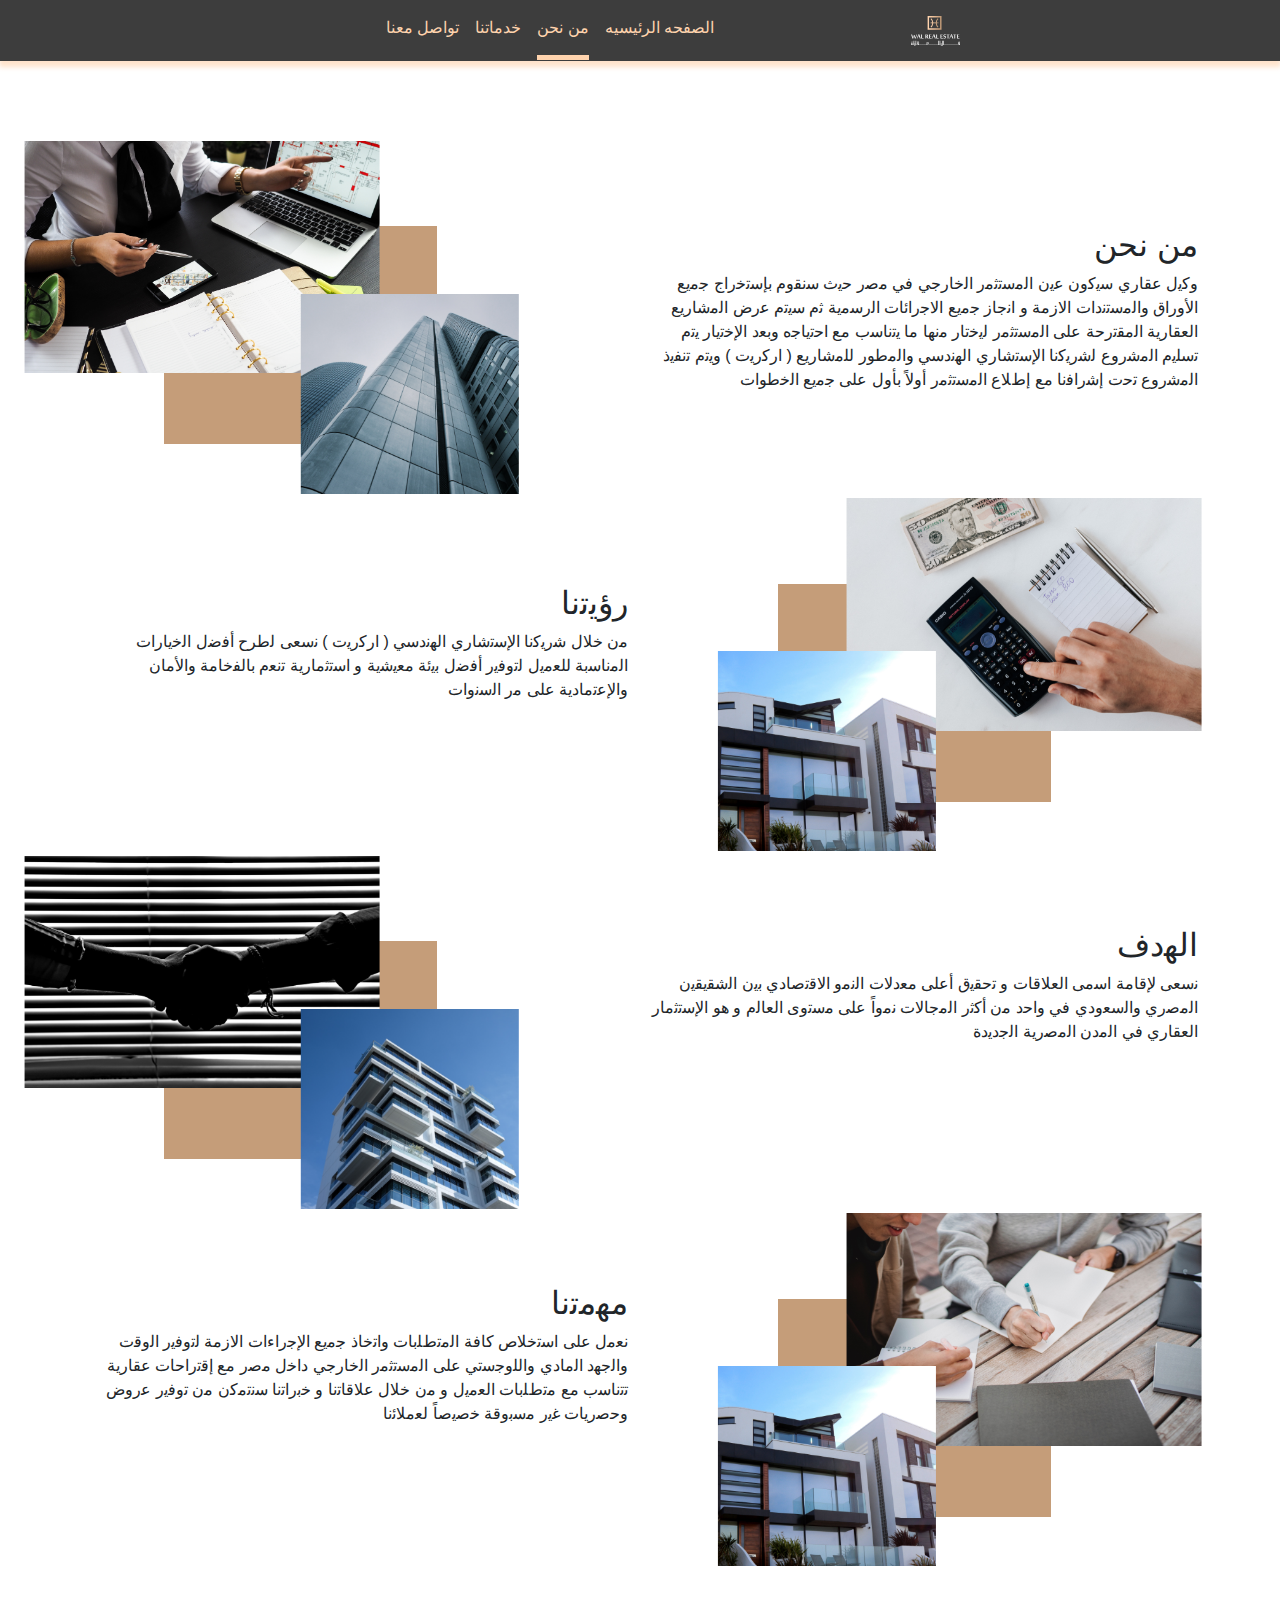
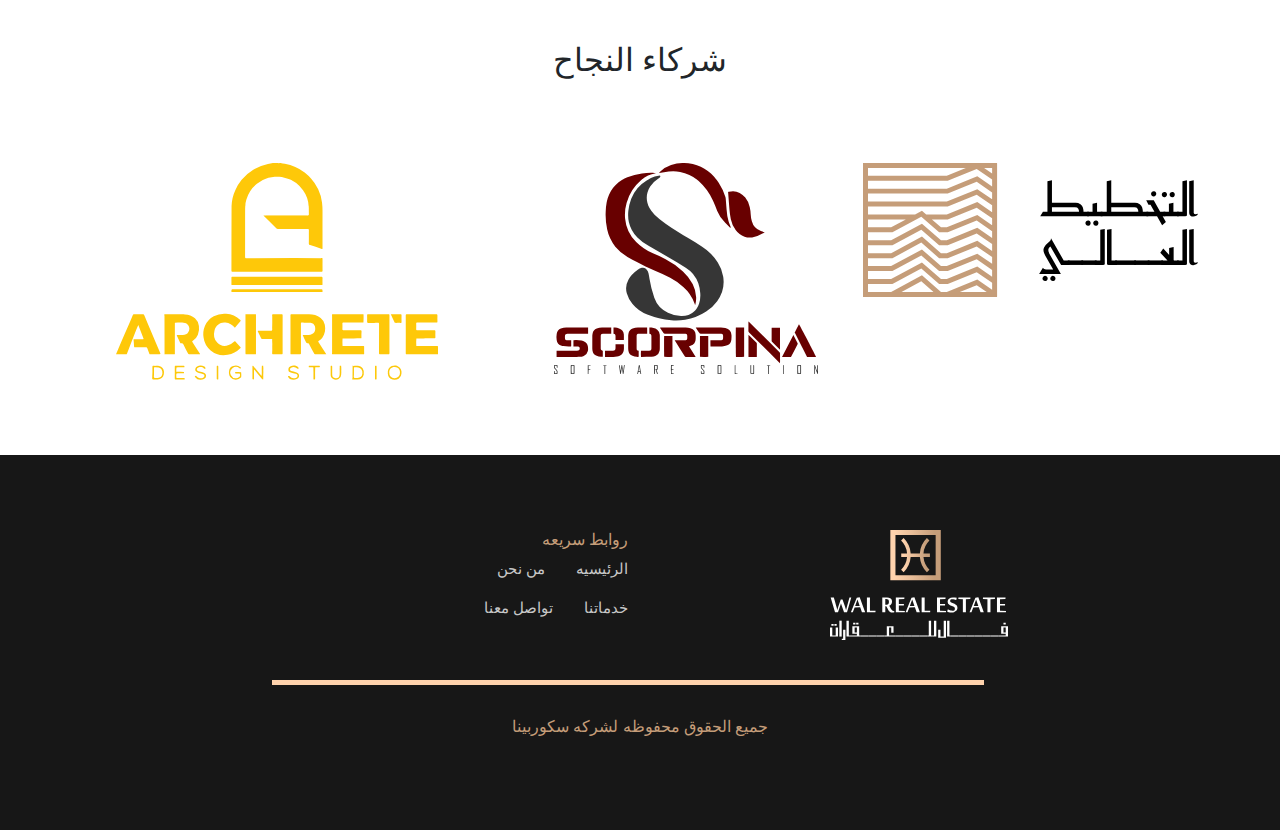
==== about us.html @ 507aefd0 "amr" ====
<!DOCTYPE html>
<html lang="en">
<head>
    <meta charset="UTF-8">
    <meta http-equiv="X-UA-Compatible" content="IE=edge">
    <meta name="viewport" content="width=device-width, initial-scale=1.0">
    <!--bootstrab css-->
    <link rel="stylesheet" href="./css/bootstrap.css">
    <!-- bootstrab min -->
    <link rel="stylesheet" href="./css/bootstrap.min.css">
    <!-- font awesome -->
    <link rel="stylesheet" href="./css/fontawesome.css">
    <!-- icon -->
    <link rel="icon" href="./img/index/logo.svg">
        <!-- style -->
    <link rel="stylesheet" href="./css/style.css">
    <!-- animaition library  -->
    <link rel="stylesheet" href="https://cdnjs.cloudflare.com/ajax/libs/animate.css/4.1.1/animate.min.css" />
    <!-- title -->
    <title>من نحن</title>
    <!-- Font -->

</head>
<!-- nav bar start -->
<nav class="navbar navbar-expand-lg navbar-dark">
    <div class="container-fluid">
      <a class="navbar-brand" href="./index.html"><img src="./img/index/logo.svg" alt="logo" class="img-fluid w-25"></a>
      <button class="navbar-toggler" type="button" data-bs-toggle="collapse" data-bs-target="#navbarSupportedContent" aria-controls="navbarSupportedContent" aria-expanded="false" aria-label="Toggle navigation">
        <span class="navbar-toggler-icon"></span>
      </button>
      <div class="collapse navbar-collapse" id="navbarSupportedContent">
        <ul class="navbar-nav me-auto mb-2 mb-lg-0">
          <li class="nav-item">
            <a class="nav-link " aria-current="page" href="./index.html">الصفحه الرئيسيه</a>
          </li>
          <li class="nav-item">
            <a class="nav-link active" href="./about us.html">من نحن</a>
          </li>
          <li class="nav-item">
            <a class="nav-link" href="./our services.html">خدماتنا</a>
          </li>
          <li class="nav-item">
            <a class="nav-link" href="./contact us.html">تواصل معنا</a>
          </li>
        </ul>
      </div>
    </div>
  </nav>
<!-- nav bar end -->

<!-- aboutus start -->
<section class="padding-top">
  <div class="container ">
    <div class="row">
      <div class="col-lg-6">
        <div class="aboutus-home padding-top">
          <h2>من نحن</h2>
          <p>وﻛﯾل ﻋﻘﺎري ﺳﯾﻛون ﻋﯾن اﻟﻣﺳﺗﺛﻣر اﻟﺧﺎرﺟﻲ ﻓﻲ ﻣﺻر ﺣﯾث ﺳﻧﻘوم ﺑﺈﺳﺗﺧراج ﺟﻣﯾﻊ اﻷوراق واﻟﻣﺳﺗﻧدات اﻻزﻣﺔ و اﻧﺟﺎز ﺟﻣﯾﻊ اﻻﺟراﺋﺎت اﻟرﺳﻣﯾﺔ ﺛم ﺳﯾﺗم ﻋرض اﻟﻣﺷﺎرﯾﻊ اﻟﻌﻘﺎرﯾﺔ اﻟﻣﻘﺗرﺣﺔ ﻋﻠﻰ اﻟﻣﺳﺗﺛﻣر ﻟﯾﺧﺗﺎر ﻣﻧﮭﺎ ﻣﺎ ﯾﺗﻧﺎﺳب ﻣﻊ اﺣﺗﯾﺎﺟه وﺑﻌد اﻹﺧﺗﯾﺎر ﯾﺗم ﺗﺳﻠﯾم اﻟﻣﺷروع ﻟﺷرﯾﻛﻧﺎ اﻹﺳﺗﺷﺎري اﻟﮭﻧدﺳﻲ واﻟﻣطور ﻟﻠﻣﺷﺎرﯾﻊ ( ارﻛرﯾت ) وﯾﺗم ﺗﻧﻔﯾذ اﻟﻣﺷروع ﺗﺣت إﺷراﻓﻧﺎ ﻣﻊ إطﻼع اﻟﻣﺳﺗﺛﻣر أوﻻً ﺑﺄول ﻋﻠﻰ ﺟﻣﯾﻊ اﻟﺧطوات</p>
        </div>
      </div>
      <div class="col-lg-6">
        <div class="aboutus-pic-home">
            <img src="./img/index/rectangle.jpg" alt="" class="img-fluid w-50 aboutus1">
             <img src="./img/index/aboutus1.jpg" alt="" class="img-fluid aboutus2">
            <img src="./img/index/aboutus2.jpg" alt="" class="img-fluid aboutus3">
        </div>
      </div>
    </div>
  </div>
</section>
<!-- aboutus end -->


  <!-- vision start -->
<section>
  <div class="container">
    <div class="row">
      <div class="col-lg-6">
        <div class="vision-pic-home">
            <img src="./img/index/rectangle.jpg" alt="" class="img-fluid w-50 vision1">
             <img src="./img/index/vision1.jpg" alt="" class="img-fluid vision2">
            <img src="./img/index/vision2.jpg" alt="" class="img-fluid vision3">
        </div>
      </div>
      <div class="col-lg-6">
        <div class="vision-home padding-top">
          <h2>رؤﯾﺗﻧﺎ</h2>
          <p>ﻣن ﺧﻼل ﺷرﯾﻛﻧﺎ اﻹﺳﺗﺷﺎري اﻟﮭﻧدﺳﻲ ( ارﻛرﯾت ) ﻧﺳﻌﻰ ﻟطرح أﻓﺿل اﻟﺧﯾﺎرات اﻟﻣﻧﺎﺳﺑﺔ ﻟﻠﻌﻣﯾل ﻟﺗوﻓﯾر أﻓﺿل ﺑﯾﺋﺔ ﻣﻌﯾﺷﯾﺔ و اﺳﺗﺛﻣﺎرﯾﺔ ﺗﻧﻌم ﺑﺎﻟﻔﺧﺎﻣﺔ واﻷﻣﺎن واﻹﻋﺗﻣﺎدﯾﺔ ﻋﻠﻰ ﻣر اﻟﺳﻧوات</p>
        </div>
      </div>
    </div>
  </div>
</section>
  <!-- vision end -->
  
<!-- target start -->
<section >
  <div class="container ">
    <div class="row">
      <div class="col-lg-6">
        <div class="target padding-top">
          <h2>اﻟﮭدف</h2>
          <p>ﻧﺳﻌﻰ ﻹﻗﺎﻣﺔ اﺳﻣﻰ اﻟﻌﻼﻗﺎت و ﺗﺣﻘﯾق أﻋﻠﻰ ﻣﻌدﻻت اﻟﻧﻣو اﻻﻗﺗﺻﺎدي ﺑﯾن اﻟﺷﻘﯾﻘﯾن اﻟﻣﺻري واﻟﺳﻌودي ﻓﻲ واﺣد ﻣن أﻛﺛر اﻟﻣﺟﺎﻻت ﻧﻣواً ﻋﻠﻰ ﻣﺳﺗوى اﻟﻌﺎﻟم و ھو اﻹﺳﺗﺛﻣﺎر اﻟﻌﻘﺎري ﻓﻲ اﻟﻣدن اﻟﻣﺻرﯾﺔ اﻟﺟدﯾدة</p> 
       </div>
      </div>
      <div class="col-lg-6">
        <div class="target">
            <img src="./img/index/rectangle.jpg" alt="" class="img-fluid w-50 aboutus1">
             <img src="./img/about us/target1.jpg" alt="" class="img-fluid aboutus2">
             <img src="./img/about us/target2.jpg" alt="" class="img-fluid aboutus3">
        </div>
      </div>
    </div>
  </div>
</section>
<!-- target end -->


  <!-- mision start -->
<section>
  <div class="container">
    <div class="row">
      <div class="col-lg-6">
        <div class="mision">
            <img src="./img/index/rectangle.jpg" alt="" class="img-fluid w-50 vision1">
             <img src="./img/about us/mision1.jpg" alt="" class="img-fluid vision2">
             <img src="./img/about us/mision2.jpg" alt="" class="img-fluid vision3">
        </div>
      </div>
      <div class="col-lg-6">
        <div class="mision padding-top">
          <h2>ﻣﮭﻣﺗﻧﺎ</h2>
          <p>ﻧﻌﻣل ﻋﻠﻰ اﺳﺗﺧﻼص ﻛﺎﻓﺔ اﻟﻣﺗطﻠﺑﺎت واﺗﺧﺎذ ﺟﻣﯾﻊ اﻹﺟراءات اﻻزﻣﺔ ﻟﺗوﻓﯾر اﻟوﻗت واﻟﺟﮭد اﻟﻣﺎدي واﻟﻠوﺟﺳﺗﻲ ﻋﻠﻰ اﻟﻣﺳﺗﺛﻣر اﻟﺧﺎرﺟﻲ داﺧل ﻣﺻر ﻣﻊ إﻗﺗراﺣﺎت ﻋﻘﺎرﯾﺔ ﺗﺗﻧﺎﺳب ﻣﻊ ﻣﺗطﻠﺑﺎت اﻟﻌﻣﯾل و ﻣن ﺧﻼل ﻋﻼﻗﺎﺗﻧﺎ و ﺧﺑراﺗﻧﺎ ﺳﻧﺗﻣﻛن ﻣن ﺗوﻓﯾر ﻋروض وﺣﺻرﯾﺎت ﻏﯾر ﻣﺳﺑوﻗﺔ ﺧﺻﯾﺻﺎً ﻟﻌﻣﻼﺋﻧﺎ</p>
        </div>
      </div>
    </div>
  </div>
</section>
  <!-- vision end -->

  <!-- partners start -->
  <section>
    <div class="container">
      <div class="row">
        <div class="col-lg-12 padding-top padding-bottom">
          <h2 class="text-center">شركاء النجاح</h2>
        </div>
    
        <div class="col-lg-4">
          <span class="logo-aboutus">        
              <img src="./img/about us/top-plan.svg" alt="" class="img-fluid">
          </span>
        </div>
        <div class="col-lg-4">
          <span class="logo-aboutus">        
              <img src="./img/about us/scorpina.svg" alt="" class="img-fluid">
          </span>
        </div>
        <div class="col-lg-4">
          <span class="logo-aboutus">        
              <img src="./img/about us/archrete.svg" alt="" class="img-fluid">
          </span>


        
      </div>
      </div>
  
    </div>
    <div class="padding-bottom"></div>
  </section>
<!-- partners end -->
<!-- footer start -->
<footer>
  <div class="container padding-top">
      <div class="row">
          <div class="col-lg-2"></div>
          <div class="col-lg-4">
              <a href="./index.html"><img src="./img/index/logo.svg" alt="logo" class="img-fluid w-50"></a>
          </div>
          <div class="col-lg-4 border-b">
              <h6 class="bayj">روابط سريعه</h6>
              <div class="col-6">
                  <a href="./index.html">الرئيسيه</a>
                  <a href="./about us.html">من نحن</a>
              </div>
              <div class="col-6 afooter2" >
                  <a href="./our services.html">خدماتنا</a>
                  <a href="./contact us.html">تواصل معنا</a>
              </div>
          </div>
          <div class="col-lg-2"></div>
      </div>
      <div class="col-lg-12 text-center padding-top padding-bottom">
          <p class="bayj"> جميع الحقوق محفوظه لشركه سكوربينا </p>
      </div>
  </div>
  </footer>
  <!-- footer end -->
<body>
        <!-- bootstrab min js -->
        <script src="./js/all.min.js"></script>
        <!-- bootstrab -->
        <script src="./js/bootstrap.min.js"></script>
        <!-- jquery  min -->
        <script src="./js/jquery-3.3.1.min.js"></script>
        <!-- script  -->
        <script src="./js/script.js"></script>
    </body>
</html>
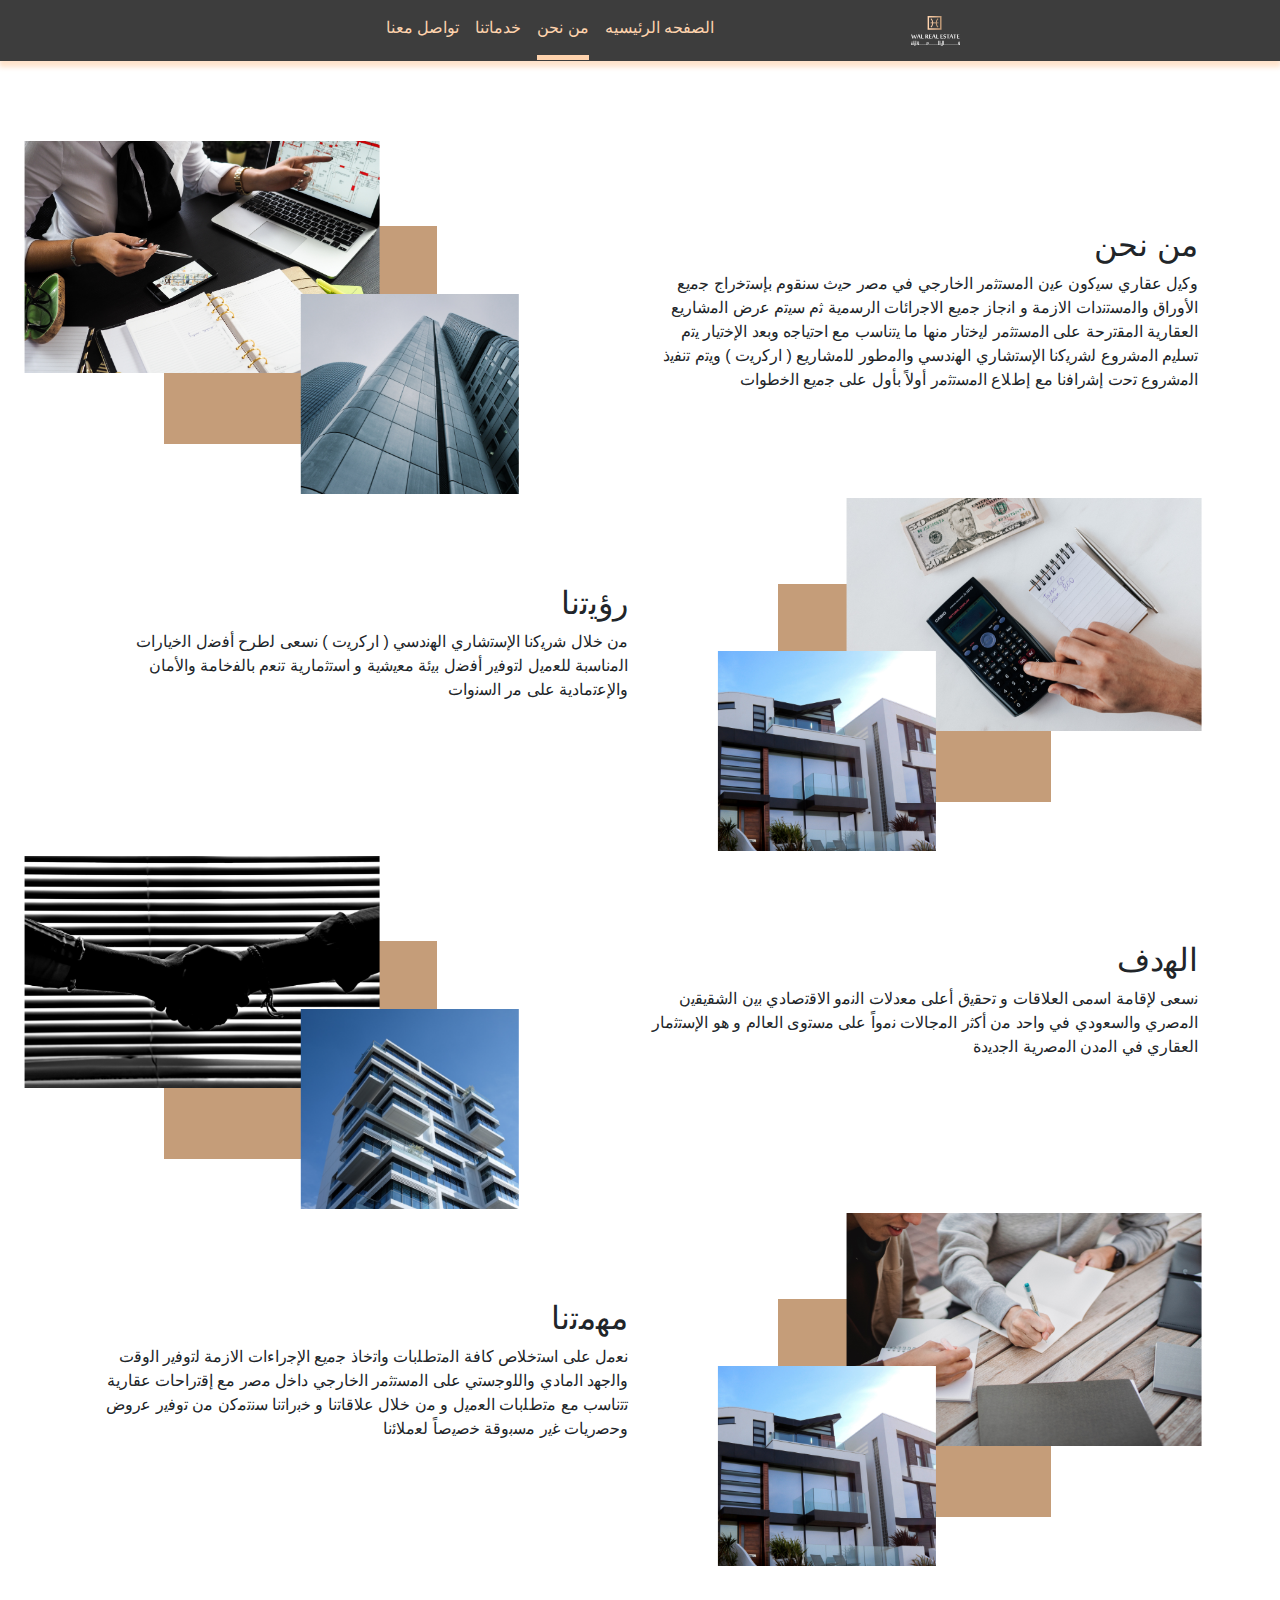
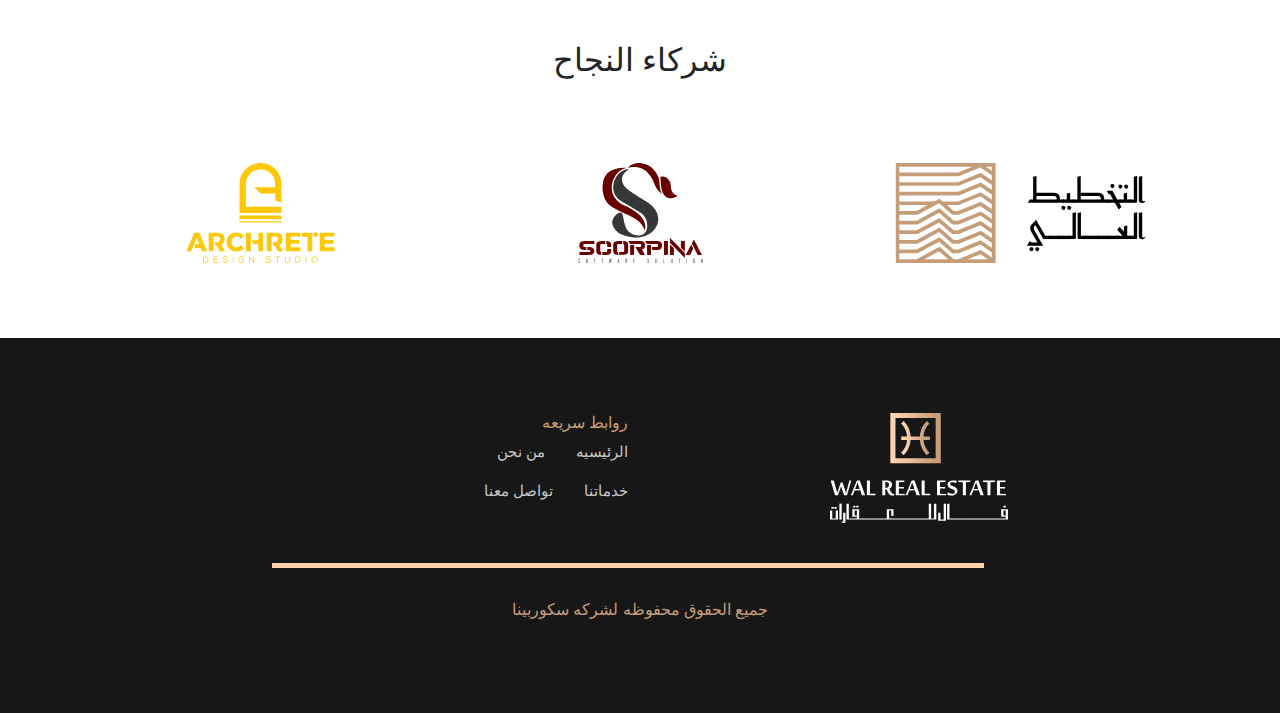
==== commit 283fb881: "amr" ====
--- a/about us.html
+++ b/about us.html
@@ -60,7 +60,7 @@
       </div>
       <div class="col-lg-6">
         <div class="aboutus-pic-home">
-            <img src="./img/index/rectangle.jpg" alt="" class="img-fluid w-50 aboutus1">
+            <img src="./img/index/rectangle.jpg" alt="" class="img-fluid w-50 aboutus1 d-md-block d-none">
              <img src="./img/index/aboutus1.jpg" alt="" class="img-fluid aboutus2">
             <img src="./img/index/aboutus2.jpg" alt="" class="img-fluid aboutus3">
         </div>
@@ -77,7 +77,7 @@
     <div class="row">
       <div class="col-lg-6">
         <div class="vision-pic-home">
-            <img src="./img/index/rectangle.jpg" alt="" class="img-fluid w-50 vision1">
+            <img src="./img/index/rectangle.jpg" alt="" class="img-fluid w-50 vision1 d-md-block d-none">
              <img src="./img/index/vision1.jpg" alt="" class="img-fluid vision2">
             <img src="./img/index/vision2.jpg" alt="" class="img-fluid vision3">
         </div>
@@ -98,14 +98,14 @@
   <div class="container ">
     <div class="row">
       <div class="col-lg-6">
-        <div class="target padding-top">
+        <div class="target aboutus-home  padding-top">
           <h2>اﻟﮭدف</h2>
           <p>ﻧﺳﻌﻰ ﻹﻗﺎﻣﺔ اﺳﻣﻰ اﻟﻌﻼﻗﺎت و ﺗﺣﻘﯾق أﻋﻠﻰ ﻣﻌدﻻت اﻟﻧﻣو اﻻﻗﺗﺻﺎدي ﺑﯾن اﻟﺷﻘﯾﻘﯾن اﻟﻣﺻري واﻟﺳﻌودي ﻓﻲ واﺣد ﻣن أﻛﺛر اﻟﻣﺟﺎﻻت ﻧﻣواً ﻋﻠﻰ ﻣﺳﺗوى اﻟﻌﺎﻟم و ھو اﻹﺳﺗﺛﻣﺎر اﻟﻌﻘﺎري ﻓﻲ اﻟﻣدن اﻟﻣﺻرﯾﺔ اﻟﺟدﯾدة</p> 
        </div>
       </div>
       <div class="col-lg-6">
-        <div class="target">
-            <img src="./img/index/rectangle.jpg" alt="" class="img-fluid w-50 aboutus1">
+        <div class="target aboutus-pic-home">
+            <img src="./img/index/rectangle.jpg" alt="" class="img-fluid w-50 aboutus1 d-md-block d-none">
              <img src="./img/about us/target1.jpg" alt="" class="img-fluid aboutus2">
              <img src="./img/about us/target2.jpg" alt="" class="img-fluid aboutus3">
         </div>
@@ -121,14 +121,14 @@
   <div class="container">
     <div class="row">
       <div class="col-lg-6">
-        <div class="mision">
-            <img src="./img/index/rectangle.jpg" alt="" class="img-fluid w-50 vision1">
+        <div class="mision vision-pic-home">
+            <img src="./img/index/rectangle.jpg" alt="" class="img-fluid w-50 vision1 d-md-block d-none">
              <img src="./img/about us/mision1.jpg" alt="" class="img-fluid vision2">
              <img src="./img/about us/mision2.jpg" alt="" class="img-fluid vision3">
         </div>
       </div>
       <div class="col-lg-6">
-        <div class="mision padding-top">
+        <div class="mision vision-home padding-top">
           <h2>ﻣﮭﻣﺗﻧﺎ</h2>
           <p>ﻧﻌﻣل ﻋﻠﻰ اﺳﺗﺧﻼص ﻛﺎﻓﺔ اﻟﻣﺗطﻠﺑﺎت واﺗﺧﺎذ ﺟﻣﯾﻊ اﻹﺟراءات اﻻزﻣﺔ ﻟﺗوﻓﯾر اﻟوﻗت واﻟﺟﮭد اﻟﻣﺎدي واﻟﻠوﺟﺳﺗﻲ ﻋﻠﻰ اﻟﻣﺳﺗﺛﻣر اﻟﺧﺎرﺟﻲ داﺧل ﻣﺻر ﻣﻊ إﻗﺗراﺣﺎت ﻋﻘﺎرﯾﺔ ﺗﺗﻧﺎﺳب ﻣﻊ ﻣﺗطﻠﺑﺎت اﻟﻌﻣﯾل و ﻣن ﺧﻼل ﻋﻼﻗﺎﺗﻧﺎ و ﺧﺑراﺗﻧﺎ ﺳﻧﺗﻣﻛن ﻣن ﺗوﻓﯾر ﻋروض وﺣﺻرﯾﺎت ﻏﯾر ﻣﺳﺑوﻗﺔ ﺧﺻﯾﺻﺎً ﻟﻌﻣﻼﺋﻧﺎ</p>
         </div>
@@ -140,25 +140,25 @@
 
   <!-- partners start -->
   <section>
-    <div class="container">
+    <div class="container text-center">
       <div class="row">
-        <div class="col-lg-12 padding-top padding-bottom">
+        <div class="col-lg-12 padding-top padding-bottom ">
           <h2 class="text-center">شركاء النجاح</h2>
         </div>
     
-        <div class="col-lg-4">
+        <div class="col-md-4">
           <span class="logo-aboutus">        
-              <img src="./img/about us/top-plan.svg" alt="" class="img-fluid">
+              <img src="./img/about us/top-plan.svg" alt="" class="img-fluid logo-aboutus-img">
           </span>
         </div>
-        <div class="col-lg-4">
+        <div class="col-md-4">
           <span class="logo-aboutus">        
-              <img src="./img/about us/scorpina.svg" alt="" class="img-fluid">
+              <img src="./img/about us/scorpina.svg" alt="" class="img-fluid logo-aboutus-img">
           </span>
         </div>
-        <div class="col-lg-4">
+        <div class="col-md-4">
           <span class="logo-aboutus">        
-              <img src="./img/about us/archrete.svg" alt="" class="img-fluid">
+              <img src="./img/about us/archrete.svg" alt="" class="img-fluid logo-aboutus-img">
           </span>
 
 
--- a/css/style.css
+++ b/css/style.css
@@ -178,6 +178,10 @@
     width: 100%;
     height: 150px;
 }
+.logo-aboutus-img{
+    width: 75%;
+    height: 100px;
+}
 /* about us page end 
 
 /*contact-us page start */
@@ -196,11 +200,11 @@
 .form-map{
     margin-top: -200px;
     box-shadow: 1px 1px 5px 4px rgba(50,94,77,0.49);
--webkit-box-shadow: 1px 1px 5px 4px rgba(50,94,77,0.49);
--moz-box-shadow: 1px 1px 5px 4px rgba(50,94,77,0.49);
-padding: 0%;
-background-color: #ffffff;
-height: 550px;
+    -webkit-box-shadow: 1px 1px 5px 4px rgba(50,94,77,0.49);
+    -moz-box-shadow: 1px 1px 5px 4px rgba(50,94,77,0.49);
+    padding: 0%;
+    background-color: #ffffff;
+    min-height: 100vh;
 }
 .map{
  
@@ -272,6 +276,7 @@
     color: #363636;
 }
 
+
  /* contact us page end */
 
  /* our services page start */
@@ -300,4 +305,339 @@
     color: #FFD3AD;
     opacity: 1 !important;
 }
- /* our services page end */ + /* our services page end */
+ 
+ 
+ /* slider page start */ 
+ .slider-body{
+     margin: 0;
+     padding: 0;
+     line-height: 0%;
+     overflow: hidden;
+ }
+.carousel-caption h1{
+    font-size: 50px;
+    color: #ffffff;
+    font-weight: bolder;
+}
+.carousel-caption1{
+    position: absolute;
+    top: 50%;
+    left: 50%;
+    transform: translate(-50%,-50%);
+    text-align: center;
+}
+.img{
+    min-height: 100vh;
+}
+.carousel-caption2{
+    position: absolute;
+    top: 80%;
+    left: 50%;
+    transform: translate(-50%,-80%);
+}
+/* loder style */
+/* loading1 */
+
+
+.loadingImg{
+    width: 100%;
+    position: relative;
+}
+
+.loader{
+   position: absolute;
+   top: 53%;
+   left: 50%;
+   transform: translate(-50%, -50%);
+   color:white;
+
+}
+/* loader style end */
+
+/* media query */
+@media (max-width:1024px) and (min-width:769px){
+    /* index page */
+    .aboutus2{
+        transform: translate(-69%,0);
+    }
+    .navbar-brand{
+        transform: translate(-40%,0);
+    }
+    /* index page end */
+}
+@media (max-width:768px) and (min-width:426px){
+    /* index page */
+    .aboutus2 {
+        width: 60%;
+        margin-top: -400px;
+        transform: translate(-70%, 0);
+    }
+    .aboutus1 {
+        margin-top: 90px;
+        margin-right: 28%;
+    }
+    .navbar-brand{
+        transform: translate(0,0);
+    }
+    .vision2{
+        width: 60%;
+    }
+    footer a img{
+        height: 65% !important;
+        transform: translate(-50%,0);
+    }
+    .border-b::after {
+        content: '';
+        display: block;
+        width: 50%;
+        height: 5px;
+        background: #FFD3AD;
+        transition: width .3s;
+        transform: translate(0,60px);
+        margin-right: 26%;
+    }
+    /* index page end */
+    .navbar-dark .navbar-nav .nav-link:hover::after,.navbar-dark .navbar-nav .nav-link.active::after{
+        width: 30%;
+        
+    }
+    /* contact us */ 
+    .form-map{
+        margin-top: -200px;
+
+        
+    }
+
+}
+@media (max-width:425px) and (min-width:376px){
+    .navbar-brand{
+        transform: translate(0,0);
+    }
+   
+    .aboutus-home{
+        margin-bottom: 80%;
+    }
+    .vision-pic-home{
+        margin-top: 75%;
+        margin-bottom: -15%;
+    }
+    .our-new{
+        padding: 0%;
+    }
+    .aboutus3 {
+        width: 40%;
+        height: 176px;
+        margin-top: -313px;
+        transform: translate(-40%, 0);}
+        .aboutus2{
+            width: 60%;
+            transform: translate(-55%, 0);
+        }
+        .vision2 {
+            width: 60%;
+            margin-top: -315px;
+            transform: translate(-24%, 0);
+        }
+        .vision3 {
+            width: 41%;
+            height: 185px;
+            margin-top: -207px;
+            transform: translate(-125%, 0);
+        }
+        footer a img{
+            height: 65% !important;
+            transform: translate(-50%,0);
+        }
+        .border-b::after {
+            content: '';
+            display: block;
+            width: 50%;
+            height: 5px;
+            background: #FFD3AD;
+            transition: width .3s;
+            transform: translate(0,60px);
+            margin-right: 26%;
+        }
+        .navbar-dark .navbar-nav .nav-link.active,  .nav-link {
+            
+            font-size: 20px;
+        }
+        .navbar-dark .navbar-nav .nav-link::after { 
+            height: 3px;
+            transform: translate(0, 6px);
+        }
+        .navbar-dark .navbar-nav .nav-link:hover::after,.navbar-dark .navbar-nav .nav-link.active::after{
+            width: 70%;
+            
+        }
+        /* about us */
+          .logo-aboutus-img{
+            padding-bottom: 25px;
+        }
+        /* contact us */
+        .contact{
+            margin: 3%;
+        }
+        .form-control::placeholder{
+            font-size: 75%;
+        }
+}
+@media (max-width:375px) and (min-width:321px){
+    .navbar-brand{
+        transform: translate(0,0);
+    }
+   
+    .aboutus-home{
+        margin-bottom: 80%;
+    }
+    .vision-pic-home{
+        margin-top: 75%;
+        margin-bottom: -15%;
+    }
+    .our-new{
+        padding: 0%;
+    }
+    .aboutus3 {
+        width: 40%;
+        height: 176px;
+        margin-top: -313px;
+        transform: translate(-40%, 0);}
+        .aboutus2{
+            width: 60%;
+            transform: translate(-55%, 0);
+        }
+        .vision2 {
+            width: 60%;
+            margin-top: -315px;
+            transform: translate(-24%, 0);
+        }
+        .vision3 {
+            width: 41%;
+            height: 185px;
+            margin-top: -207px;
+            transform: translate(-125%, 0);
+        }
+        footer a img{
+            height: 65% !important;
+            transform: translate(-50%,0);
+        }
+        .border-b::after {
+            content: '';
+            display: block;
+            width: 50%;
+            height: 5px;
+            background: #FFD3AD;
+            transition: width .3s;
+            transform: translate(0,60px);
+            margin-right: 26%;
+        }
+        .navbar-dark .navbar-nav .nav-link.active,  .nav-link {
+            
+            font-size: 15px;
+        }
+        .navbar-dark .navbar-nav .nav-link::after { 
+            height: 3px;
+            transform: translate(0, 6px);
+        }
+        .navbar-dark .navbar-nav .nav-link:hover::after,.navbar-dark .navbar-nav .nav-link.active::after{
+            width: 65%;
+            
+        }
+          /* about us */
+          .logo-aboutus-img{
+            padding-bottom: 25px;
+        }
+        /* contact us */
+        .contact{
+            margin: 5%;
+        }
+        .form-control::placeholder{
+            font-size: 75%;
+        }
+
+}
+@media (max-width:320px){
+    .navbar-brand{
+        transform: translate(0,0);
+    }
+   
+    .aboutus-home{
+        margin-bottom: 100%;
+        margin-top: -20%;
+    }
+    .vision-pic-home{
+        margin-top: 75%;
+        margin-bottom: -15%;
+    }
+    .our-new{
+        padding: 0%;
+    }
+    .aboutus3 {
+        width: 40%;
+        height: 176px;
+        margin-top: -313px;
+        transform: translate(-40%, 0);}
+        .aboutus2{
+            width: 60%;
+            transform: translate(-55%, 0);
+        }
+        .vision2 {
+            width: 60%;
+            margin-top: -315px;
+            transform: translate(-24%, 0);
+        }
+        .vision3 {
+            width: 41%;
+            height: 185px;
+            margin-top: -207px;
+            transform: translate(-125%, 0);
+        }
+        footer a img{
+            height: 65% !important;
+            transform: translate(-50%,0);
+        }
+        .border-b::after {
+            content: '';
+            display: block;
+            width: 50%;
+            height: 5px;
+            background: #FFD3AD;
+            transition: width .3s;
+            transform: translate(0,60px);
+            margin-right: 23%;
+        }
+        footer a{
+            padding-left: 10%;
+        }
+        .navbar-dark .navbar-nav .nav-link.active,  .nav-link {
+            
+            font-size: 13px;
+        }
+        .navbar-dark .navbar-nav .nav-link::after { 
+            height: 3px;
+            transform: translate(0, 6px);
+        }
+        .navbar-dark .navbar-nav .nav-link:hover::after,.navbar-dark .navbar-nav .nav-link.active::after{
+            width: 65%;
+            
+        }
+  /* about us */
+  .logo-aboutus-img{
+    padding-bottom: 25px;
+}
+/* contact us */
+.contact{
+    margin: 5%;
+}
+.form-control::placeholder{
+    font-size: 75%;
+}
+}
+
+/* hnksha */
+@media (max-width:992px) and (min-width:768px){
+    .info div p{
+        font-size: 15px;
+    }
+}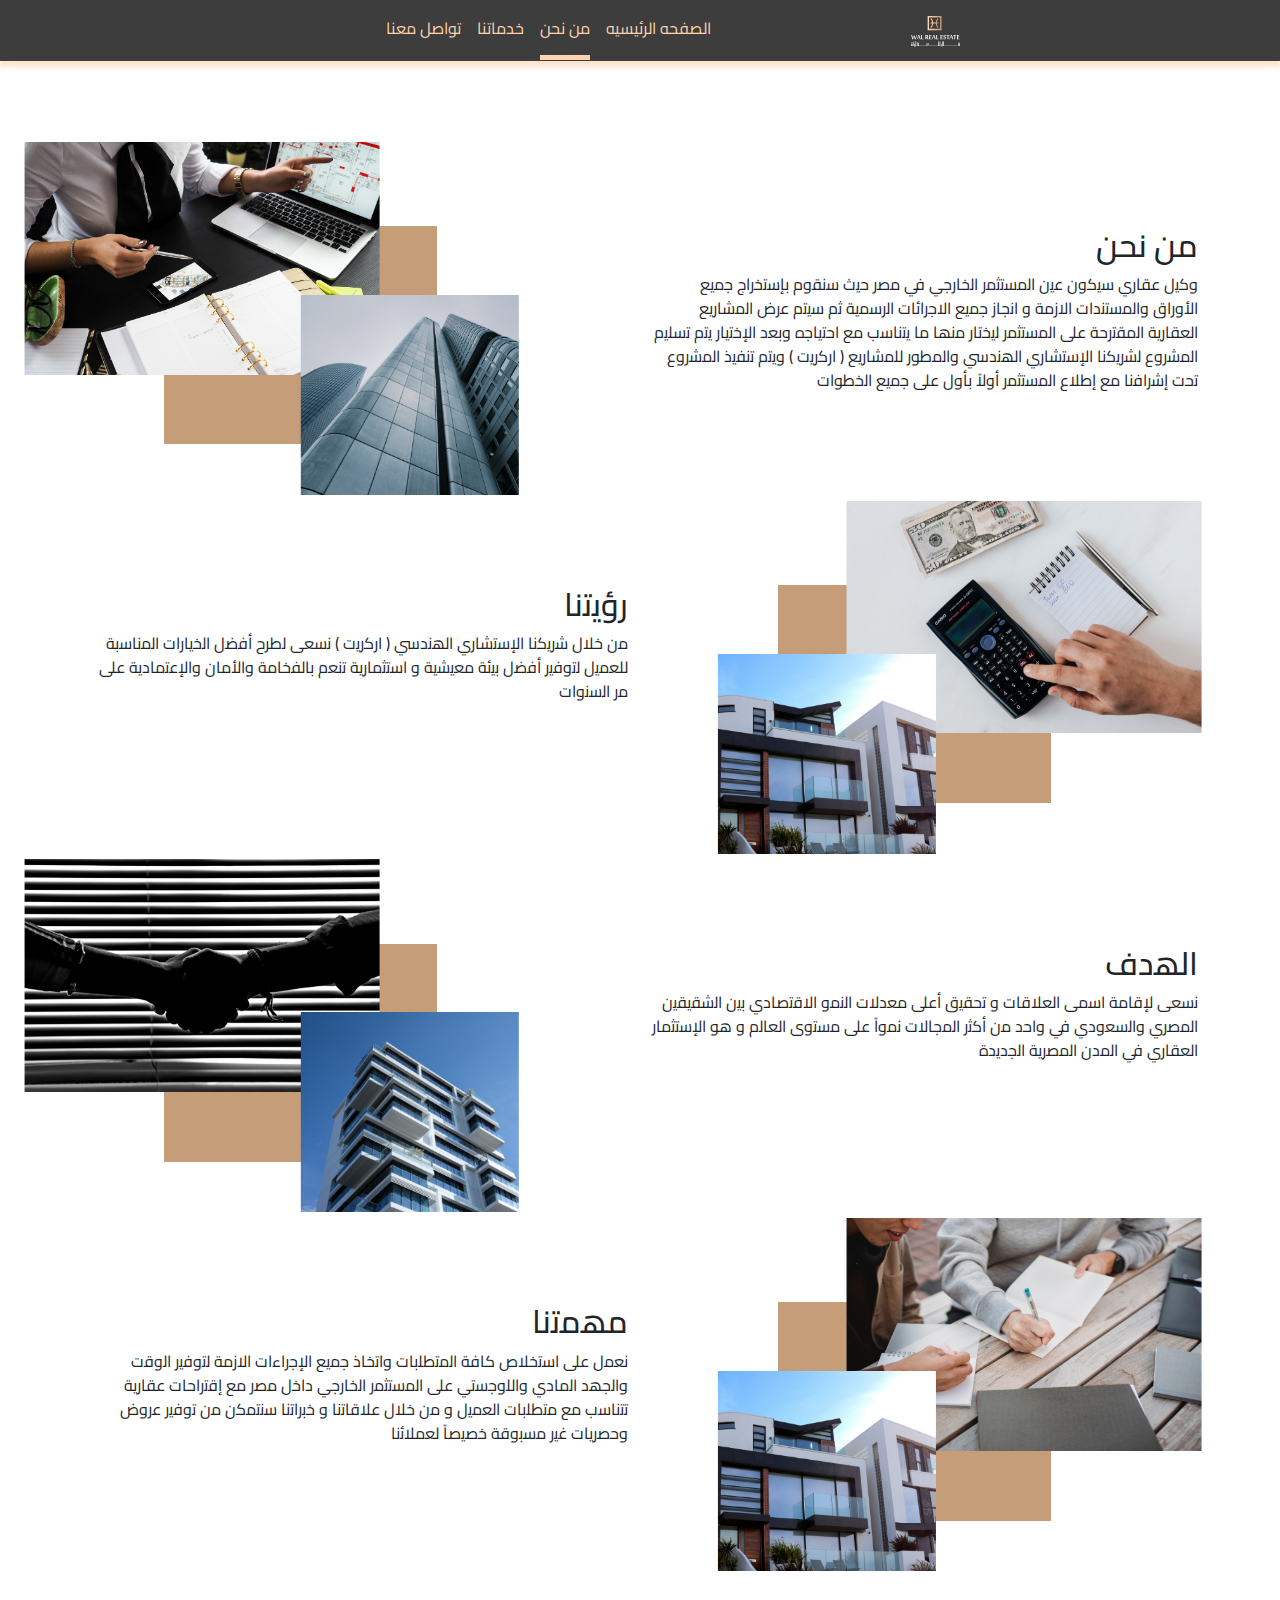
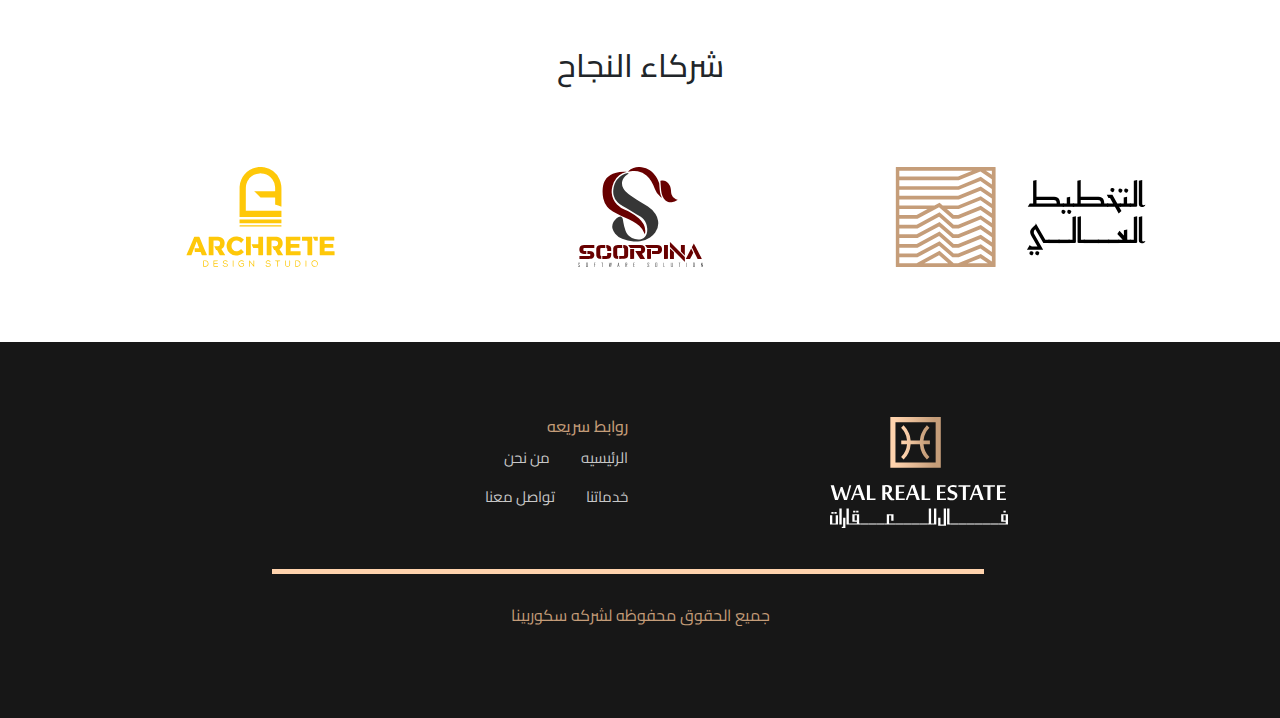
==== commit 7878c443: "amr" ====
--- a/about us.html
+++ b/about us.html
@@ -19,6 +19,10 @@
     <!-- title -->
     <title>من نحن</title>
     <!-- Font -->
+    <!-- cairo font -->
+  <link rel="preconnect" href="https://fonts.googleapis.com">
+  <link rel="preconnect" href="https://fonts.gstatic.com" crossorigin>
+  <link href="https://fonts.googleapis.com/css2?family=Cairo&display=swap" rel="stylesheet">
 
 </head>
 <!-- nav bar start -->
--- a/css/style.css
+++ b/css/style.css
@@ -149,6 +149,23 @@
     margin-top: -175px;
     transform: translate(-50%, 0)
 }
+/* the carousel of index abdelhamed*/
+
+.mds{
+    direction: ltr;
+    margin-left: 8%;
+    margin-top: 4%;
+}
+
+.owl-theme .owl-nav {
+    display: none;
+}
+
+.owl-theme .owl-dots, .owl-theme .owl-nav {
+   
+    display: none;
+}
+
 /* about us home end */
 /* vision home  */
 .vision-home{
@@ -279,36 +296,46 @@
 
  /* contact us page end */
 
- /* our services page start */
-.f1st{
-    background-image: url(../img/services/florida.jpeg);
-    background-size: contain;
-    background-repeat: no-repeat;
-    height: 300px;
-}
-.s2nd{
-    background-image: url(../img/services/nile.jpeg);
-    background-size: contain;
-    height: 300px;
-}
-.rec{
-  opacity: .5;
-  background-color: #C7C7C7;
-  height: 300px;
-}
-
-.rec:hover{
-opacity: 0;  
-  transition: .5 all ease;
-}
-.rec h2{
-    color: #FFD3AD;
-    opacity: 1 !important;
-}
+
+/* our services page end */
+
+.mgs{
+
+    height: 250px;
+    background: url(../img/services/florida.jpeg) no-repeat center;
+    background-size: cover;
+    margin-bottom: 25px;
+}
+.mgs2{
+
+    height: 250px;
+    background: url(../img/services/nile.jpeg) no-repeat center;
+    background-size: cover;
+    margin-bottom: 25px;
+}
+
+.bg{
+    background: rgb(50,94,77);
+    background: linear-gradient(90deg, rgba(50,94,77,0.3925945378151261) 0%, rgba(50,94,77,0.7343312324929971) 100%);
+    height: 250px;
+}
+
+/* bounce to right */
+
+
+.img-text1 h1{
+    position: relative;
+    top:50%;
+   font: normal normal bold 30px/74px Cairo;
+   letter-spacing: 0px;
+   color: #FFD3AD;
+}
+
  /* our services page end */
  
  
  /* slider page start */ 
+ 
  .slider-body{
      margin: 0;
      padding: 0;
@@ -367,6 +394,18 @@
     /* index page end */
 }
 @media (max-width:768px) and (min-width:426px){
+    /* slider query */
+        .carousel-item .img img{
+            height: 100vh;
+        }
+        .carousel-caption2{
+            position: absolute;
+            top: 85%;
+            left: 50%;
+            transform: translate(-50%,-85%);
+        }
+        /* slider end */
+        
     /* index page */
     .aboutus2 {
         width: 60%;
@@ -411,6 +450,37 @@
 
 }
 @media (max-width:425px) and (min-width:376px){
+    /* slider */
+    .img1{
+        background: url(../img/slider/5.jpeg) center no-repeat;
+        background-size: cover;
+        height: 100vh;
+    }.img2{
+        background: url(../img/slider/6.jpeg) center no-repeat;
+        background-size: cover;
+        height: 100vh;}
+        .img3{
+            background: url(../img/slider/7.jpeg) center no-repeat;
+            background-size: cover;
+            height: 100vh;}
+
+    .carousel-caption h1{
+        font-size: 25px;
+    }
+    .carousel-item {
+        min-height: 100vh;
+    }
+    .carousel-caption2{
+        position: absolute;
+        top: 77%;
+        left: 50%;
+        transform: translate(-50%,-77%);
+    }
+    .loadingImg{
+        min-height: 100vh;
+    }
+    /* slider end */
+    
     .navbar-brand{
         transform: translate(0,0);
     }
@@ -484,6 +554,36 @@
         }
 }
 @media (max-width:375px) and (min-width:321px){
+        /* slider */
+        .img1{
+            background: url(../img/slider/5.jpeg) center no-repeat;
+            background-size: cover;
+            height: 100vh;
+        }.img2{
+            background: url(../img/slider/6.jpeg) center no-repeat;
+            background-size: cover;
+            height: 100vh;}
+            .img3{
+                background: url(../img/slider/7.jpeg) center no-repeat;
+                background-size: cover;
+                height: 100vh;}
+    
+        .carousel-caption h1{
+            font-size: 25px;
+        }
+        .carousel-item {
+            min-height: 100vh;
+        }
+        .carousel-caption2{
+            position: absolute;
+            top: 76%;
+            left: 50%;
+            transform: translate(-50%,-76%);
+        }
+        .loadingImg{
+            min-height: 100vh;
+        }
+        /* slider end */
     .navbar-brand{
         transform: translate(0,0);
     }
@@ -557,7 +657,38 @@
         }
 
 }
+
 @media (max-width:320px){
+        /* slider */
+        .img1{
+            background: url(../img/slider/5.jpeg) center no-repeat;
+            background-size: cover;
+            height: 100vh;}
+            .img2{
+                background: url(../img/slider/6.jpeg) center no-repeat;
+                background-size: cover;
+                height: 100vh;}
+                .img3{
+                    background: url(../img/slider/7.jpeg) center no-repeat;
+                    background-size: cover;
+                    height: 100vh;}
+        
+        .carousel-caption h1{
+            font-size: 20px;
+        }
+        .carousel-item {
+            min-height: 100vh;
+        }
+        .carousel-caption2{
+            position: absolute;
+            top: 75%;
+            left: 50%;
+            transform: translate(-50%,-75%);
+        }
+        .loadingImg{
+            min-height: 100vh;
+        }
+        /* slider end */
     .navbar-brand{
         transform: translate(0,0);
     }
